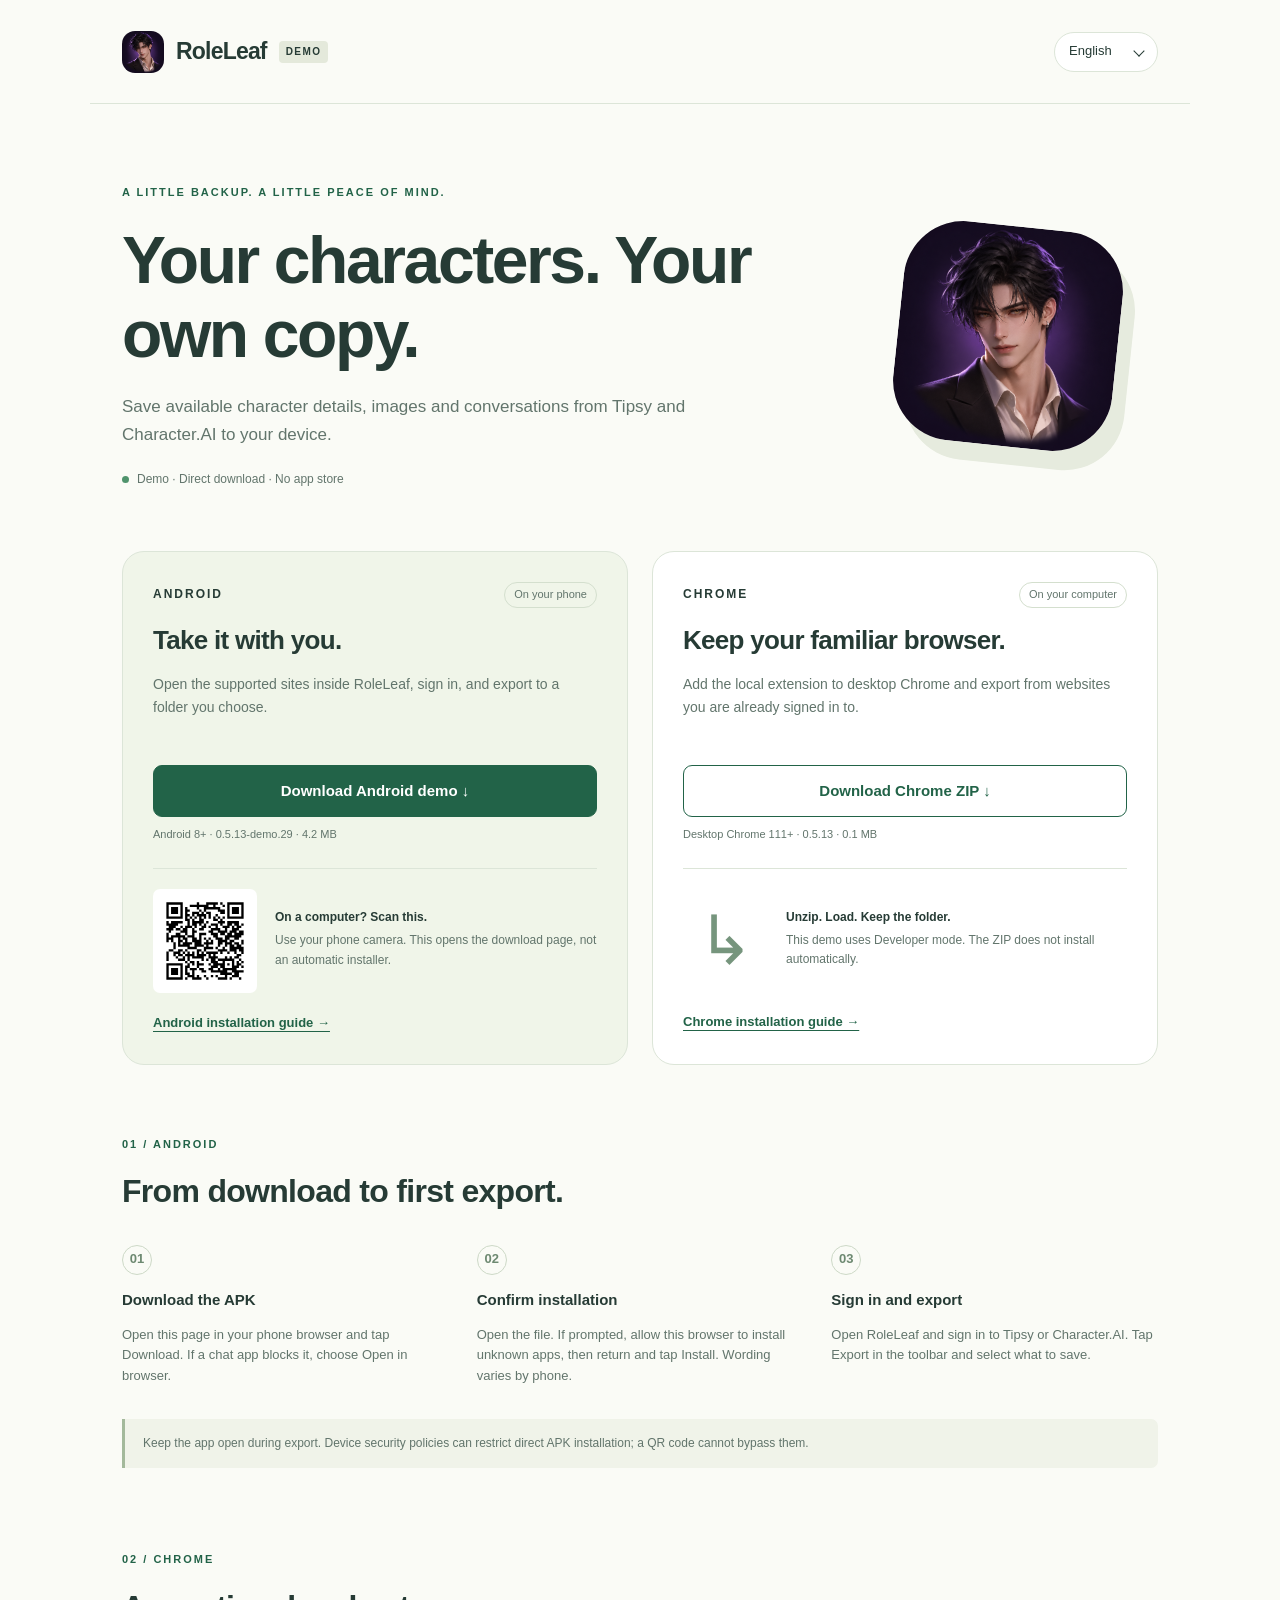
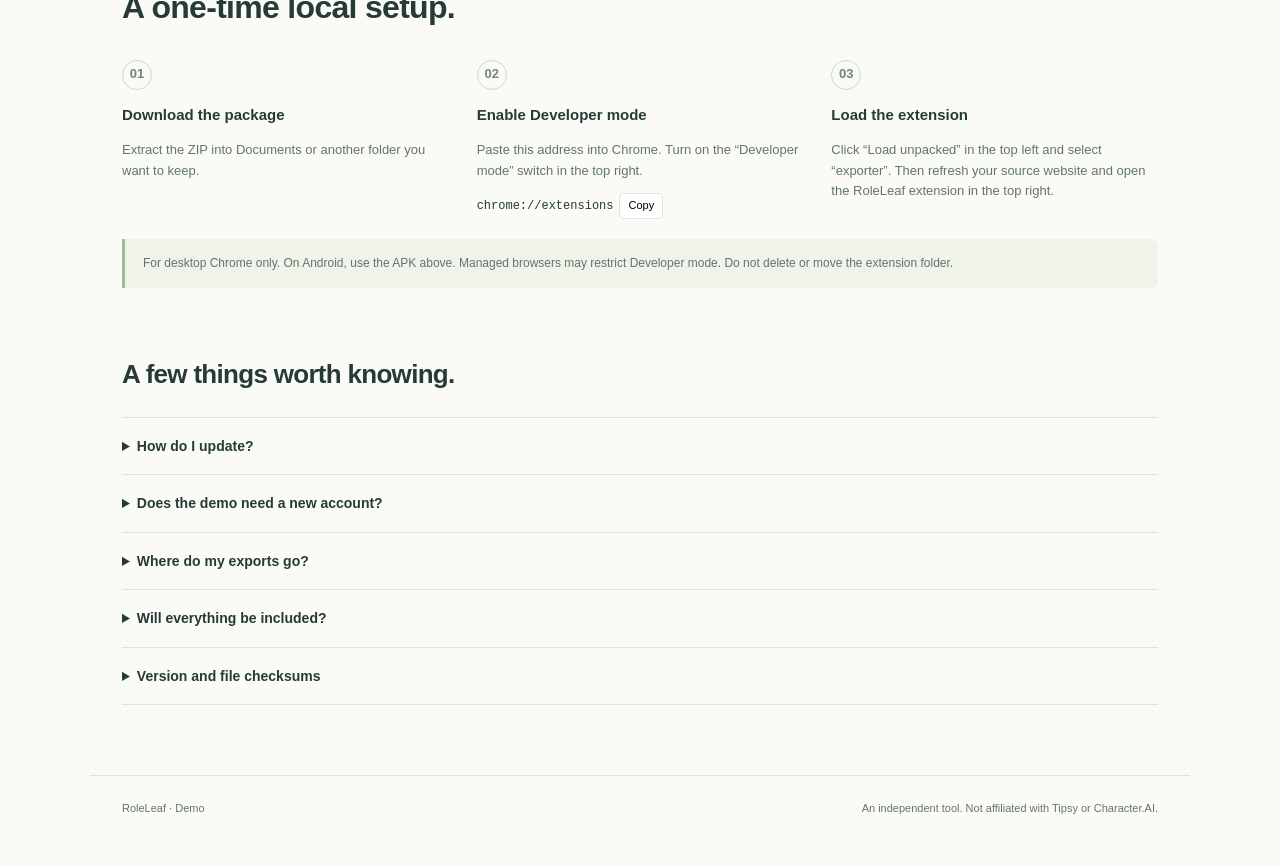
==== docs/index.html @ 6d45875d "Rename Chrome extension folder and update demo guide" ====
<!doctype html>
<html lang="en">
<head>
  <meta charset="utf-8"><meta name="viewport" content="width=device-width,initial-scale=1">
  <meta name="description" content="Try RoleLeaf Demo for Android and desktop Chrome. Download directly, with simple installation instructions." data-i18n-content="Try RoleLeaf Demo for Android and desktop Chrome. Download directly, with simple installation instructions.">
  <title data-i18n="RoleLeaf — Try the demo">RoleLeaf — Try the demo</title>
  <link rel="icon" href="logo.png"><link rel="stylesheet" href="style.css?v=2">
  <script src="i18n.js" defer></script><script src="messages.js?v=0.5.13-exporter" defer></script>
  <script src="release.js?v=0.5.13-exporter" defer></script><script src="app.js" defer></script>
</head>
<body>
  <header class="wrap header"><a class="brand" href="#"><img src="logo.png" alt="" width="42" height="42">RoleLeaf <span>DEMO</span></a><span class="language-select"><select id="language" aria-label="Language" data-i18n-aria-label="Language"></select></span></header>
  <main class="wrap">
    <section class="intro">
      <div><p class="eyebrow" data-i18n="A LITTLE BACKUP. A LITTLE PEACE OF MIND.">A LITTLE BACKUP. A LITTLE PEACE OF MIND.</p>
      <h1 data-i18n="Your characters. Your own copy.">Your characters. Your own copy.</h1>
      <p class="lead" data-i18n="Save available character details, images and conversations from Tipsy and Character.AI to your device.">Save available character details, images and conversations from Tipsy and Character.AI to your device.</p>
      <p class="status"><span class="dot"></span><span data-i18n="Demo · Direct download · No app store">Demo · Direct download · No app store</span></p></div>
      <img class="mascot" src="logo.png" alt="RoleLeaf mascot" width="220" height="220" data-i18n-alt="RoleLeaf mascot">
    </section>
    <section class="downloads" aria-label="Downloads" data-i18n-aria-label="Downloads">
      <article class="card" id="android"><div class="card-top"><span class="platform">ANDROID</span><span class="pill" data-i18n="On your phone">On your phone</span></div>
        <h2 data-i18n="Take it with you.">Take it with you.</h2>
        <p data-i18n="Open the supported sites inside RoleLeaf, sign in, and export to a folder you choose.">Open the supported sites inside RoleLeaf, sign in, and export to a folder you choose.</p>
        <a id="android-download" class="button" download data-i18n="Download Android demo ↓">Download Android demo ↓</a>
        <p class="file-info" id="android-info">Android 8+ · APK</p>
        <div class="qr" id="android-qr" hidden><img width="104" height="104" alt="QR code for the Android download page" data-i18n-alt="QR code for the Android download page"><div><strong data-i18n="On a computer? Scan this.">On a computer? Scan this.</strong><p data-i18n="Use your phone camera. This opens the download page, not an automatic installer.">Use your phone camera. This opens the download page, not an automatic installer.</p></div></div>
        <a class="text-link" href="#android-help" data-i18n="Android installation guide →">Android installation guide →</a>
      </article>
      <article class="card" id="chrome"><div class="card-top"><span class="platform">CHROME</span><span class="pill" data-i18n="On your computer">On your computer</span></div>
        <h2 data-i18n="Keep your familiar browser.">Keep your familiar browser.</h2>
        <p data-i18n="Add the local extension to desktop Chrome and export from websites you are already signed in to.">Add the local extension to desktop Chrome and export from websites you are already signed in to.</p>
        <a id="chrome-download" class="button secondary" download data-i18n="Download Chrome ZIP ↓">Download Chrome ZIP ↓</a>
        <p class="file-info" id="chrome-info">Desktop Chrome 111+ · ZIP</p>
        <div class="chrome-note"><span class="folder">↳</span><div><strong data-i18n="Unzip. Load. Keep the folder.">Unzip. Load. Keep the folder.</strong><p data-i18n="This demo uses Developer mode. The ZIP does not install automatically.">This demo uses Developer mode. The ZIP does not install automatically.</p></div></div>
        <a class="text-link" href="#chrome-help" data-i18n="Chrome installation guide →">Chrome installation guide →</a>
      </article>
    </section>
    <section class="guide" id="android-help"><div class="section-heading"><span class="eyebrow">01 / ANDROID</span><h2 data-i18n="From download to first export.">From download to first export.</h2></div>
      <ol class="steps"><li><strong data-i18n="Download the APK">Download the APK</strong><p data-i18n="Open this page in your phone browser and tap Download. If a chat app blocks it, choose Open in browser.">Open this page in your phone browser and tap Download. If a chat app blocks it, choose Open in browser.</p></li>
      <li><strong data-i18n="Confirm installation">Confirm installation</strong><p data-i18n="Open the file. If prompted, allow this browser to install unknown apps, then return and tap Install. Wording varies by phone.">Open the file. If prompted, allow this browser to install unknown apps, then return and tap Install. Wording varies by phone.</p></li>
      <li><strong data-i18n="Sign in and export">Sign in and export</strong><p data-i18n="Open RoleLeaf and sign in to Tipsy or Character.AI. Tap Export in the toolbar and select what to save.">Open RoleLeaf and sign in to Tipsy or Character.AI. Tap Export in the toolbar and select what to save.</p></li></ol>
      <p class="note" data-i18n="Keep the app open during export. Device security policies can restrict direct APK installation; a QR code cannot bypass them.">Keep the app open during export. Device security policies can restrict direct APK installation; a QR code cannot bypass them.</p>
    </section>
    <section class="guide" id="chrome-help"><div class="section-heading"><span class="eyebrow">02 / CHROME</span><h2 data-i18n="A one-time local setup.">A one-time local setup.</h2></div>
      <ol class="steps"><li><strong data-i18n="Download the package">Download the package</strong><p data-i18n="Extract the ZIP into Documents or another folder you want to keep.">Extract the ZIP into Documents or another folder you want to keep.</p></li>
      <li><strong data-i18n="Enable Developer mode">Enable Developer mode</strong><p data-i18n="Paste this address into Chrome. Turn on the “Developer mode” switch in the top right.">Paste this address into Chrome. Turn on the “Developer mode” switch in the top right.</p><div class="copy-row"><code>chrome://extensions</code><button id="copy" type="button" data-i18n="Copy">Copy</button></div></li>
      <li><strong data-i18n="Load the extension">Load the extension</strong><p data-i18n="Click “Load unpacked” in the top left and select “exporter”. Then refresh your source website and open the RoleLeaf extension in the top right.">Click “Load unpacked” in the top left and select “exporter”. Then refresh your source website and open the RoleLeaf extension in the top right.</p></li></ol>
      <p class="note" data-i18n="For desktop Chrome only. On Android, use the APK above. Managed browsers may restrict Developer mode. Do not delete or move the extension folder.">For desktop Chrome only. On Android, use the APK above. Managed browsers may restrict Developer mode. Do not delete or move the extension folder.</p>
    </section>
    <section class="faq"><h2 data-i18n="A few things worth knowing.">A few things worth knowing.</h2>
      <details><summary data-i18n="How do I update?">How do I update?</summary><p data-i18n="Android: download the next demo and install over the existing app. Keep the app installed to retain its sessions. Chrome: replace the contents of the same extension folder with the new files, click Reload at chrome://extensions, and refresh the source website. No store auto-updates are provided.">Android: download the next demo and install over the existing app. Keep the app installed to retain its sessions. Chrome: replace the contents of the same extension folder with the new files, click Reload at chrome://extensions, and refresh the source website. No store auto-updates are provided.</p></details>
      <details><summary data-i18n="Does the demo need a new account?">Does the demo need a new account?</summary><p data-i18n="RoleLeaf does not require its own account. You still need to sign in to Tipsy or Character.AI to access your content. Their own access rules apply.">RoleLeaf does not require its own account. You still need to sign in to Tipsy or Character.AI to access your content. Their own access rules apply.</p></details>
      <details><summary data-i18n="Where do my exports go?">Where do my exports go?</summary><p data-i18n="Exports are saved to your device. RoleLeaf has no export-upload backend. The app connects to the source websites and their media services; their privacy policies apply. ZIP files can contain private conversations and images: share them carefully.">Exports are saved to your device. RoleLeaf has no export-upload backend. The app connects to the source websites and their media services; their privacy policies apply. ZIP files can contain private conversations and images: share them carefully.</p></details>
      <details><summary data-i18n="Will everything be included?">Will everything be included?</summary><p data-i18n="Only data available through your current access can be exported. Creator backups and conversation exports have different coverage. Missing fields or incomplete history are listed in the ZIP report. Keep the app or browser tabs open until export finishes.">Only data available through your current access can be exported. Creator backups and conversation exports have different coverage. Missing fields or incomplete history are listed in the ZIP report. Keep the app or browser tabs open until export finishes.</p></details>
      <details><summary data-i18n="Version and file checksums">Version and file checksums</summary><p id="release-info"></p><a href="SHA256SUMS" download data-i18n="Download SHA256SUMS">Download SHA256SUMS</a><div id="hashes"></div></details>
    </section>
  </main><footer class="wrap"><span>RoleLeaf · Demo</span><span data-i18n="An independent tool. Not affiliated with Tipsy or Character.AI.">An independent tool. Not affiliated with Tipsy or Character.AI.</span></footer>
  <p id="announcement" class="sr-only" aria-live="polite"></p><noscript><p class="wrap"><span data-i18n="JavaScript is needed for the download buttons.">JavaScript is needed for the download buttons.</span> <a href="files/" data-i18n="Browse demo files">Browse demo files</a>.</p></noscript>
</body></html>
---- docs/style.css ----
:root{font-family:Inter,-apple-system,BlinkMacSystemFont,"Segoe UI","PingFang TC",sans-serif;color:#263b35;background:#fafbf6;font-synthesis:none;line-height:1.6;--green:#226348;--muted:#62756c;--line:#dce5d8}*{box-sizing:border-box}html{scroll-behavior:smooth;scroll-padding-top:24px}body{margin:0}a{color:var(--green)}button,a{-webkit-tap-highlight-color:transparent}button{font:inherit;cursor:pointer}button:focus-visible,a:focus-visible,summary:focus-visible{outline:3px solid #9c64ca;outline-offset:4px}.wrap{max-width:1100px;margin:auto;padding:0 32px}.header{height:104px;display:flex;align-items:center;justify-content:space-between;border-bottom:1px solid var(--line)}.brand{display:flex;gap:12px;align-items:center;font-size:23px;letter-spacing:-.8px;font-weight:750;text-decoration:none;color:#263b35}.brand img{border-radius:13px}.brand span{font-size:10px;letter-spacing:1.4px;background:#e4e9db;padding:3px 7px;border-radius:4px}.intro{padding:68px 0 50px;display:grid;grid-template-columns:1fr 260px;gap:60px;align-items:center}.eyebrow{font-size:11px;font-weight:700;letter-spacing:2px;color:var(--green)}h1{font-size:clamp(38px,5.5vw,66px);line-height:1.12;letter-spacing:-2.4px;margin:22px 0}h2{font-size:26px;letter-spacing:-.7px;line-height:1.3;margin:16px 0}p{margin:12px 0}.lead{max-width:590px;font-size:17px;color:var(--muted)}.mascot{width:220px;height:220px;object-fit:cover;border-radius:60px;transform:rotate(6deg);box-shadow:14px 18px 0 #e6ebde}.status{font-size:12px;color:var(--muted);display:flex;align-items:center;gap:8px;margin-top:22px}.dot{width:7px;height:7px;background:#4f936c;border-radius:50%}.downloads{display:grid;grid-template-columns:1fr 1fr;gap:24px}.card{background:white;border:1px solid var(--line);border-radius:22px;padding:30px;display:flex;flex-direction:column;scroll-margin-top:24px}.card:first-child{background:#f0f5e9}.card-top{display:flex;align-items:center;justify-content:space-between;gap:12px}.platform{font-size:12px;letter-spacing:2px;font-weight:800}.pill{font-size:11px;border:1px solid #d4dfce;border-radius:20px;padding:3px 9px;color:var(--muted)}.card>p{font-size:14px;color:var(--muted);min-height:68px;margin-top:0}.button{display:block;text-align:center;background:var(--green);border:1px solid var(--green);border-radius:9px;padding:13px 8px;color:white;text-decoration:none;font-size:15px;font-weight:650;margin-top:12px}.button:hover{background:#164c35}.button.secondary{background:white;color:var(--green)}.button.secondary:hover{background:#eef4e9}.button:not([href]){opacity:.5;cursor:wait}.card .file-info{font-size:11px;min-height:0;margin:9px 0 24px}.qr,.chrome-note{display:flex;gap:18px;align-items:center;min-height:124px;padding-top:20px;border-top:1px solid var(--line);font-size:12px}.qr img{background:white;padding:4px;border-radius:7px;flex-shrink:0}.qr p,.chrome-note p{font-size:12px;color:var(--muted);margin:4px 0}.folder{font-size:68px;line-height:1;color:#76957d;width:85px;flex-shrink:0;text-align:center}.text-link{display:block;font-size:13px;font-weight:600;margin-top:20px;text-underline-offset:4px}.guide{padding-top:65px}.section-heading h2{font-size:32px}.steps{list-style:none;counter-reset:step;display:grid;grid-template-columns:repeat(3,1fr);gap:28px;margin:32px 0 20px;padding:0}.steps li{counter-increment:step;position:relative;padding-top:42px}.steps li:before{content:counter(step,decimal-leading-zero);position:absolute;top:0;inset-inline-start:0;color:#6d8971;font-size:13px;font-weight:700;border:1px solid #cdd9c7;width:28px;height:28px;line-height:26px;text-align:center;border-radius:50%}.steps strong{font-size:15px}.steps p{font-size:13px;color:var(--muted)}.note{font-size:12px;color:var(--muted);padding:15px 18px;border-inline-start:3px solid #a3b99b;background:#f0f3e9;border-start-end-radius:7px;border-end-end-radius:7px}.copy-row{display:flex;gap:6px;align-items:center;flex-wrap:wrap}.copy-row code{font-size:12px}.copy-row button{border:1px solid var(--line);background:white;border-radius:5px;padding:3px 8px;font-size:11px}.faq{margin:70px 0}.faq h2{margin-bottom:25px}.faq details{border-top:1px solid var(--line);padding:17px 0}.faq details:last-child{border-bottom:1px solid var(--line)}summary{cursor:pointer;font-weight:600;font-size:14px}.faq details p{font-size:14px;color:var(--muted);max-width:850px}.faq details a{font-size:13px}#hashes{font-size:11px;overflow-wrap:anywhere;margin-top:12px}#hashes code{display:block;color:var(--muted);margin-bottom:12px}footer{border-top:1px solid var(--line);display:flex;justify-content:space-between;gap:20px;font-size:11px;color:var(--muted);padding-top:24px!important;padding-bottom:35px!important}.sr-only{position:absolute;width:1px;height:1px;overflow:hidden;clip:rect(0,0,0,0)}@media(max-width:700px){.wrap{padding:0 20px}.header{height:80px}.intro{padding:36px 0;display:block}.intro h1{letter-spacing:-1.4px}.mascot{display:none}.downloads{grid-template-columns:1fr;gap:18px}.card{padding:25px}.card>p{min-height:0}.steps{grid-template-columns:1fr;gap:22px}.steps li{padding:0;padding-inline-start:42px}.guide{padding-top:48px}.section-heading h2{font-size:27px}.faq{margin:50px 0}.brand{font-size:21px}.eyebrow{font-size:10px;letter-spacing:1.4px}footer{flex-direction:column;gap:6px}.card .file-info{margin-bottom:20px}}@media(prefers-reduced-motion:reduce){html{scroll-behavior:auto}}

[hidden]{display:none!important}

[dir=rtl] h1,[dir=rtl] h2,[dir=rtl] .eyebrow{letter-spacing:normal}code{direction:ltr;unicode-bidi:isolate}

.header { gap: 12px; }
.language-select { position: relative; flex: 0 0 auto; }
.language-select select {
  appearance: none;
  min-block-size: 40px;
  padding-inline: 14px 36px;
  border: 1px solid var(--line);
  border-radius: 30px;
  background: #fff;
  color: inherit;
  font: inherit;
  font-size: 13px;
  cursor: pointer;
}
.language-select select:focus-visible { outline: 3px solid #9c64ca; outline-offset: 3px; }
.language-select::after {
  content: "";
  position: absolute;
  inset-inline-end: 15px;
  inset-block-start: calc(50% - 5px);
  inline-size: 7px;
  block-size: 7px;
  border: solid currentColor;
  border-width: 0 1px 1px 0;
  transform: rotate(45deg);
  pointer-events: none;
}
@media (max-width: 370px) {
  .header .brand span { display: none; }
}
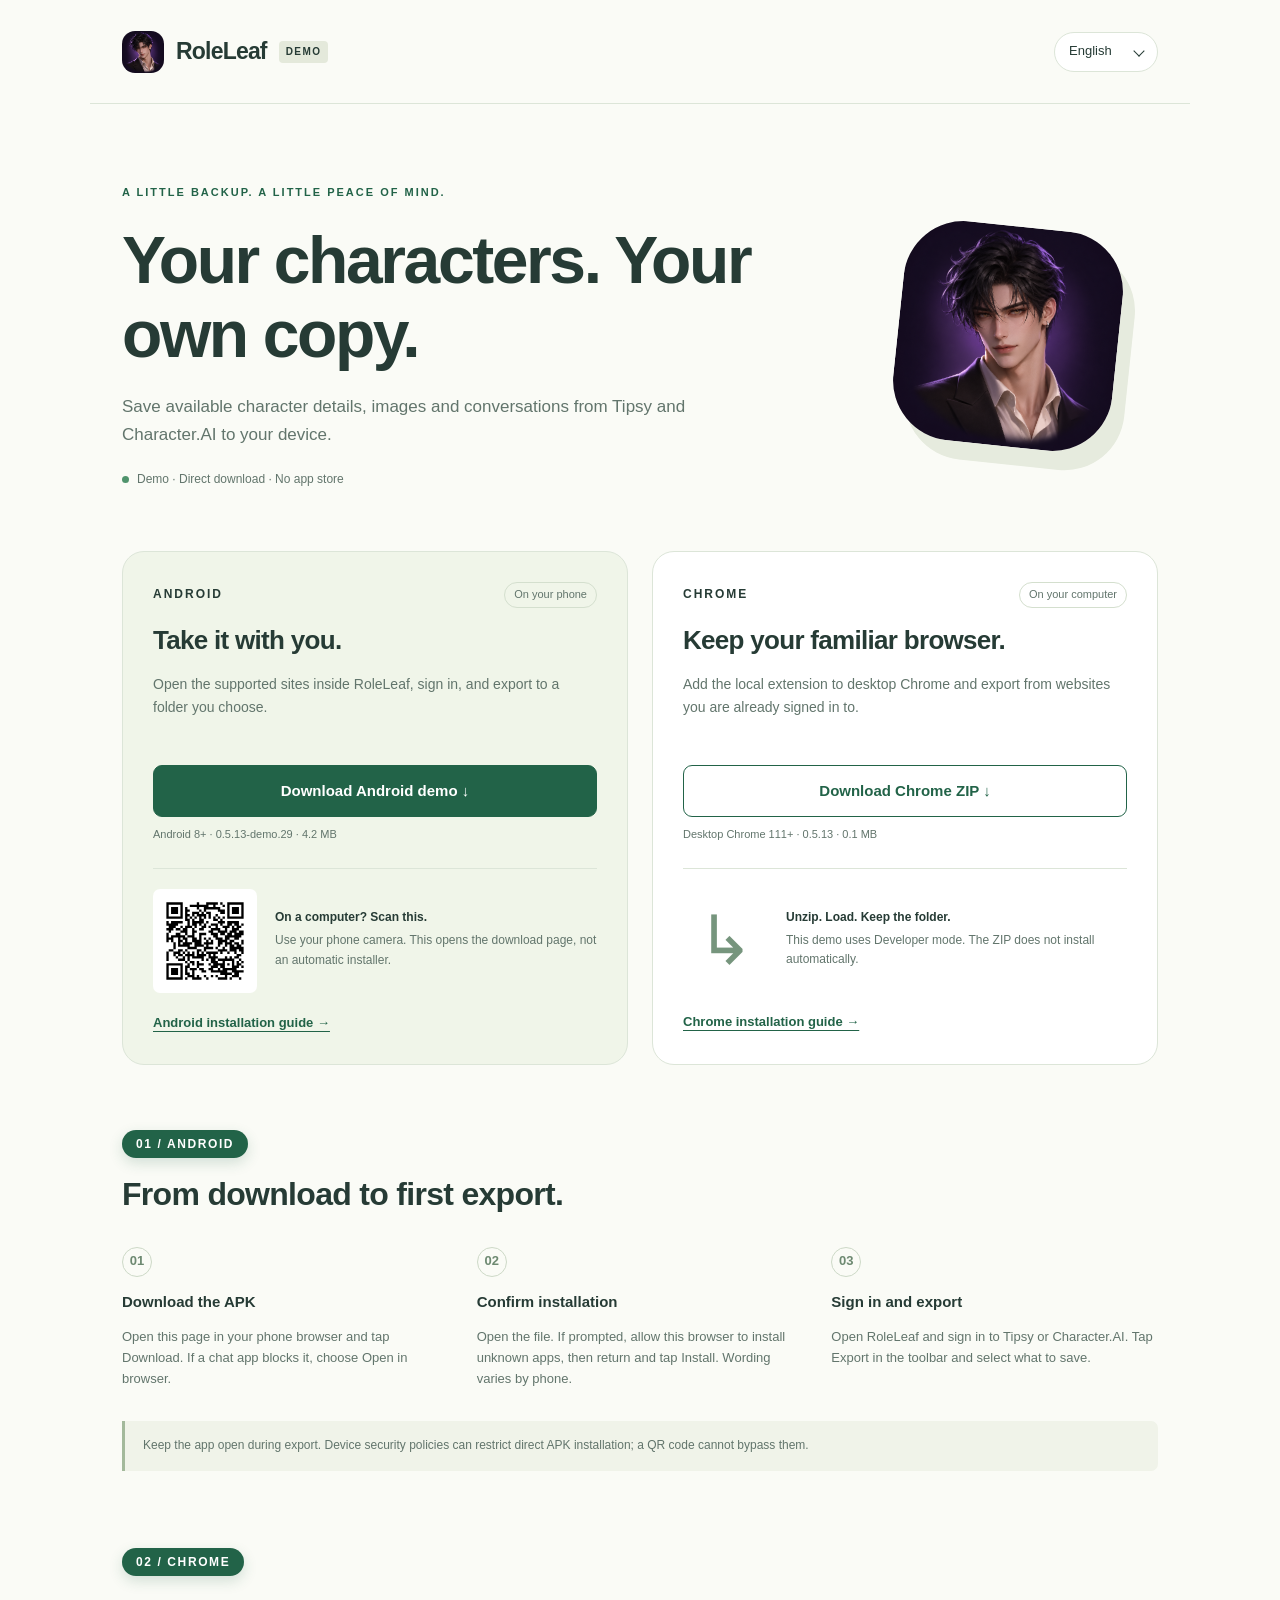
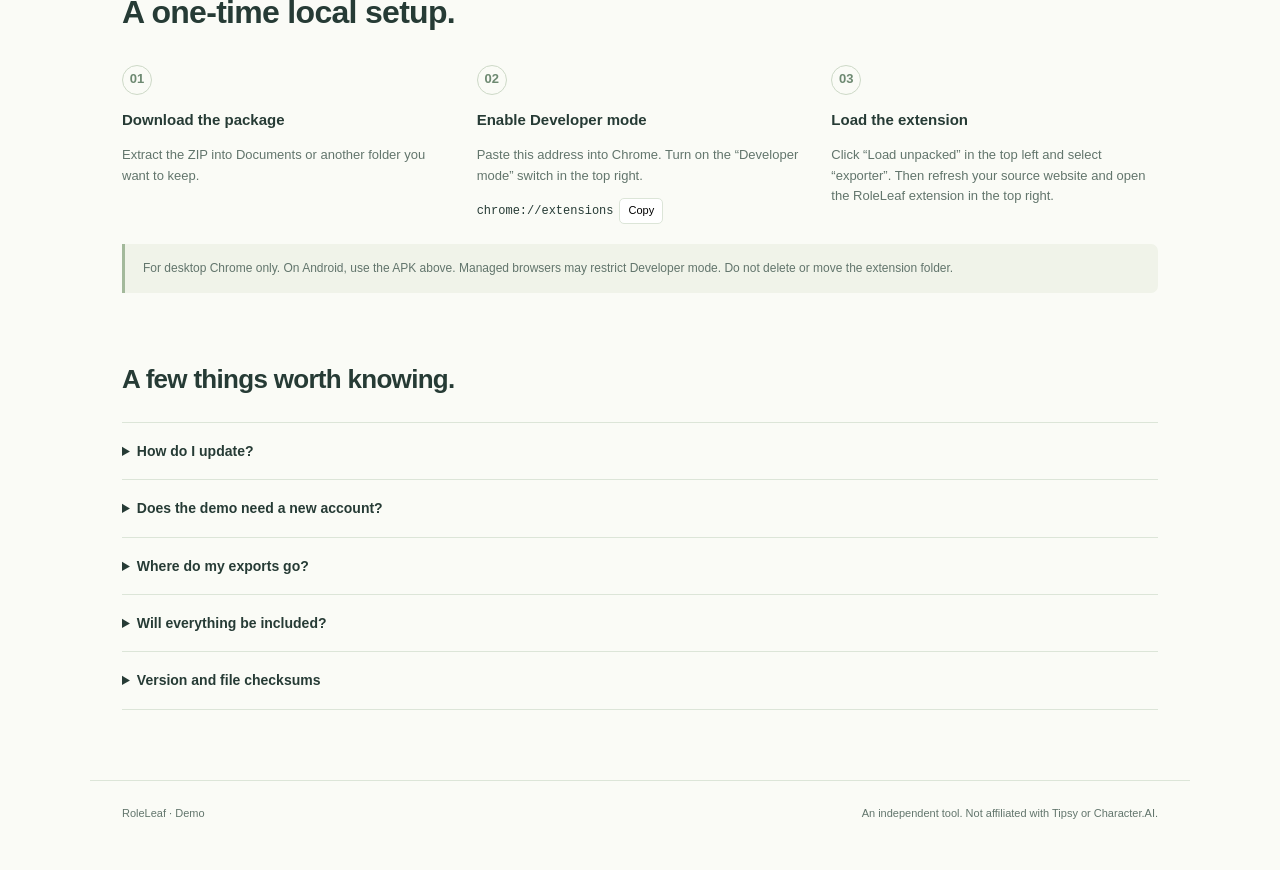
==== commit 070e72d5: "Make platform section labels more prominent" ====
--- a/docs/index.html
+++ b/docs/index.html
@@ -4,7 +4,7 @@
   <meta charset="utf-8"><meta name="viewport" content="width=device-width,initial-scale=1">
   <meta name="description" content="Try RoleLeaf Demo for Android and desktop Chrome. Download directly, with simple installation instructions." data-i18n-content="Try RoleLeaf Demo for Android and desktop Chrome. Download directly, with simple installation instructions.">
   <title data-i18n="RoleLeaf — Try the demo">RoleLeaf — Try the demo</title>
-  <link rel="icon" href="logo.png"><link rel="stylesheet" href="style.css?v=2">
+  <link rel="icon" href="logo.png"><link rel="stylesheet" href="style.css?v=0.5.13-exporter">
   <script src="i18n.js" defer></script><script src="messages.js?v=0.5.13-exporter" defer></script>
   <script src="release.js?v=0.5.13-exporter" defer></script><script src="app.js" defer></script>
 </head>
--- a/docs/style.css
+++ b/docs/style.css
@@ -1,6 +1,20 @@
 :root{font-family:Inter,-apple-system,BlinkMacSystemFont,"Segoe UI","PingFang TC",sans-serif;color:#263b35;background:#fafbf6;font-synthesis:none;line-height:1.6;--green:#226348;--muted:#62756c;--line:#dce5d8}*{box-sizing:border-box}html{scroll-behavior:smooth;scroll-padding-top:24px}body{margin:0}a{color:var(--green)}button,a{-webkit-tap-highlight-color:transparent}button{font:inherit;cursor:pointer}button:focus-visible,a:focus-visible,summary:focus-visible{outline:3px solid #9c64ca;outline-offset:4px}.wrap{max-width:1100px;margin:auto;padding:0 32px}.header{height:104px;display:flex;align-items:center;justify-content:space-between;border-bottom:1px solid var(--line)}.brand{display:flex;gap:12px;align-items:center;font-size:23px;letter-spacing:-.8px;font-weight:750;text-decoration:none;color:#263b35}.brand img{border-radius:13px}.brand span{font-size:10px;letter-spacing:1.4px;background:#e4e9db;padding:3px 7px;border-radius:4px}.intro{padding:68px 0 50px;display:grid;grid-template-columns:1fr 260px;gap:60px;align-items:center}.eyebrow{font-size:11px;font-weight:700;letter-spacing:2px;color:var(--green)}h1{font-size:clamp(38px,5.5vw,66px);line-height:1.12;letter-spacing:-2.4px;margin:22px 0}h2{font-size:26px;letter-spacing:-.7px;line-height:1.3;margin:16px 0}p{margin:12px 0}.lead{max-width:590px;font-size:17px;color:var(--muted)}.mascot{width:220px;height:220px;object-fit:cover;border-radius:60px;transform:rotate(6deg);box-shadow:14px 18px 0 #e6ebde}.status{font-size:12px;color:var(--muted);display:flex;align-items:center;gap:8px;margin-top:22px}.dot{width:7px;height:7px;background:#4f936c;border-radius:50%}.downloads{display:grid;grid-template-columns:1fr 1fr;gap:24px}.card{background:white;border:1px solid var(--line);border-radius:22px;padding:30px;display:flex;flex-direction:column;scroll-margin-top:24px}.card:first-child{background:#f0f5e9}.card-top{display:flex;align-items:center;justify-content:space-between;gap:12px}.platform{font-size:12px;letter-spacing:2px;font-weight:800}.pill{font-size:11px;border:1px solid #d4dfce;border-radius:20px;padding:3px 9px;color:var(--muted)}.card>p{font-size:14px;color:var(--muted);min-height:68px;margin-top:0}.button{display:block;text-align:center;background:var(--green);border:1px solid var(--green);border-radius:9px;padding:13px 8px;color:white;text-decoration:none;font-size:15px;font-weight:650;margin-top:12px}.button:hover{background:#164c35}.button.secondary{background:white;color:var(--green)}.button.secondary:hover{background:#eef4e9}.button:not([href]){opacity:.5;cursor:wait}.card .file-info{font-size:11px;min-height:0;margin:9px 0 24px}.qr,.chrome-note{display:flex;gap:18px;align-items:center;min-height:124px;padding-top:20px;border-top:1px solid var(--line);font-size:12px}.qr img{background:white;padding:4px;border-radius:7px;flex-shrink:0}.qr p,.chrome-note p{font-size:12px;color:var(--muted);margin:4px 0}.folder{font-size:68px;line-height:1;color:#76957d;width:85px;flex-shrink:0;text-align:center}.text-link{display:block;font-size:13px;font-weight:600;margin-top:20px;text-underline-offset:4px}.guide{padding-top:65px}.section-heading h2{font-size:32px}.steps{list-style:none;counter-reset:step;display:grid;grid-template-columns:repeat(3,1fr);gap:28px;margin:32px 0 20px;padding:0}.steps li{counter-increment:step;position:relative;padding-top:42px}.steps li:before{content:counter(step,decimal-leading-zero);position:absolute;top:0;inset-inline-start:0;color:#6d8971;font-size:13px;font-weight:700;border:1px solid #cdd9c7;width:28px;height:28px;line-height:26px;text-align:center;border-radius:50%}.steps strong{font-size:15px}.steps p{font-size:13px;color:var(--muted)}.note{font-size:12px;color:var(--muted);padding:15px 18px;border-inline-start:3px solid #a3b99b;background:#f0f3e9;border-start-end-radius:7px;border-end-end-radius:7px}.copy-row{display:flex;gap:6px;align-items:center;flex-wrap:wrap}.copy-row code{font-size:12px}.copy-row button{border:1px solid var(--line);background:white;border-radius:5px;padding:3px 8px;font-size:11px}.faq{margin:70px 0}.faq h2{margin-bottom:25px}.faq details{border-top:1px solid var(--line);padding:17px 0}.faq details:last-child{border-bottom:1px solid var(--line)}summary{cursor:pointer;font-weight:600;font-size:14px}.faq details p{font-size:14px;color:var(--muted);max-width:850px}.faq details a{font-size:13px}#hashes{font-size:11px;overflow-wrap:anywhere;margin-top:12px}#hashes code{display:block;color:var(--muted);margin-bottom:12px}footer{border-top:1px solid var(--line);display:flex;justify-content:space-between;gap:20px;font-size:11px;color:var(--muted);padding-top:24px!important;padding-bottom:35px!important}.sr-only{position:absolute;width:1px;height:1px;overflow:hidden;clip:rect(0,0,0,0)}@media(max-width:700px){.wrap{padding:0 20px}.header{height:80px}.intro{padding:36px 0;display:block}.intro h1{letter-spacing:-1.4px}.mascot{display:none}.downloads{grid-template-columns:1fr;gap:18px}.card{padding:25px}.card>p{min-height:0}.steps{grid-template-columns:1fr;gap:22px}.steps li{padding:0;padding-inline-start:42px}.guide{padding-top:48px}.section-heading h2{font-size:27px}.faq{margin:50px 0}.brand{font-size:21px}.eyebrow{font-size:10px;letter-spacing:1.4px}footer{flex-direction:column;gap:6px}.card .file-info{margin-bottom:20px}}@media(prefers-reduced-motion:reduce){html{scroll-behavior:auto}}
 
 [hidden]{display:none!important}
+
+.guide .section-heading .eyebrow {
+  display: inline-flex;
+  align-items: center;
+  padding: 8px 14px;
+  border-radius: 999px;
+  background: var(--green);
+  color: #fff;
+  font-size: 12px;
+  font-weight: 800;
+  letter-spacing: 1.6px;
+  line-height: 1;
+  box-shadow: 0 5px 14px rgb(34 99 72 / 18%);
+}
 
 [dir=rtl] h1,[dir=rtl] h2,[dir=rtl] .eyebrow{letter-spacing:normal}code{direction:ltr;unicode-bidi:isolate}
 
@@ -34,3 +48,7 @@
 @media (max-width: 370px) {
   .header .brand span { display: none; }
 }
+
+@media (max-width: 700px) {
+  .guide .section-heading .eyebrow { padding: 7px 12px; font-size: 11px; }
+}
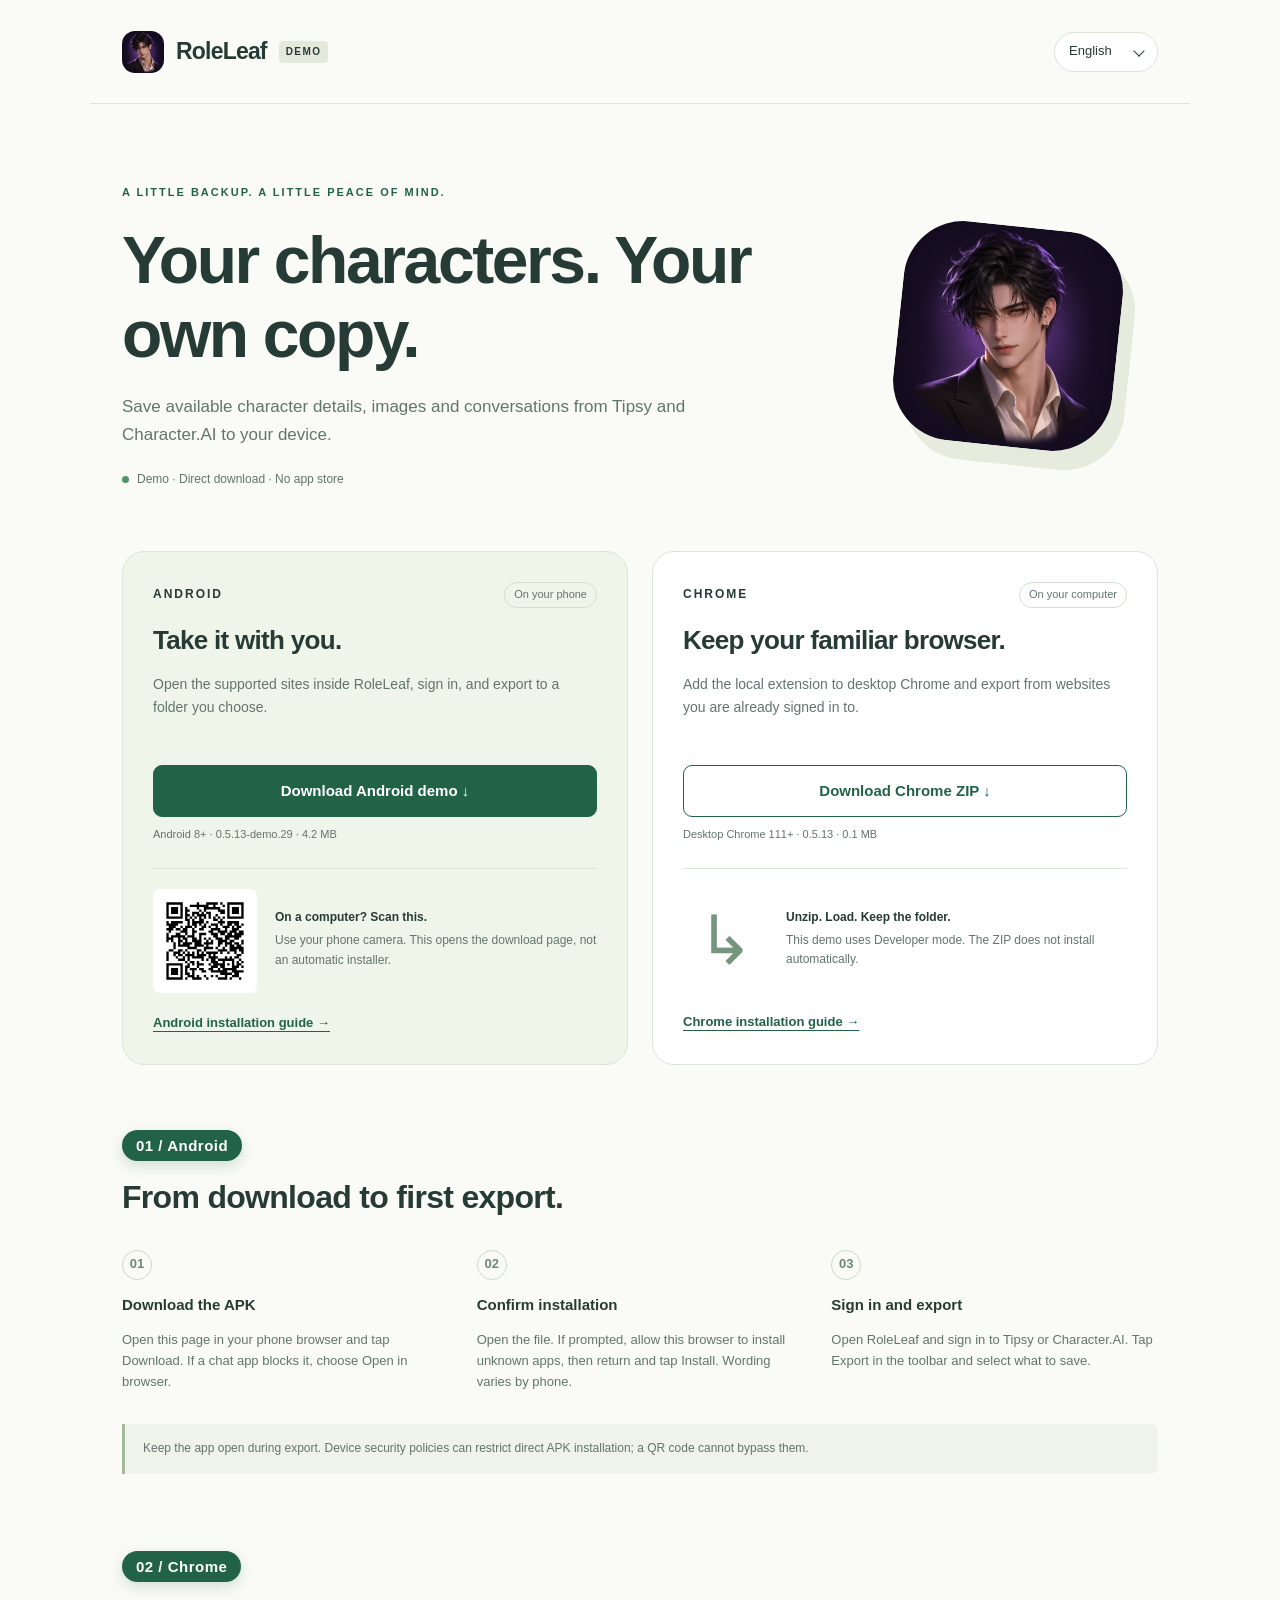
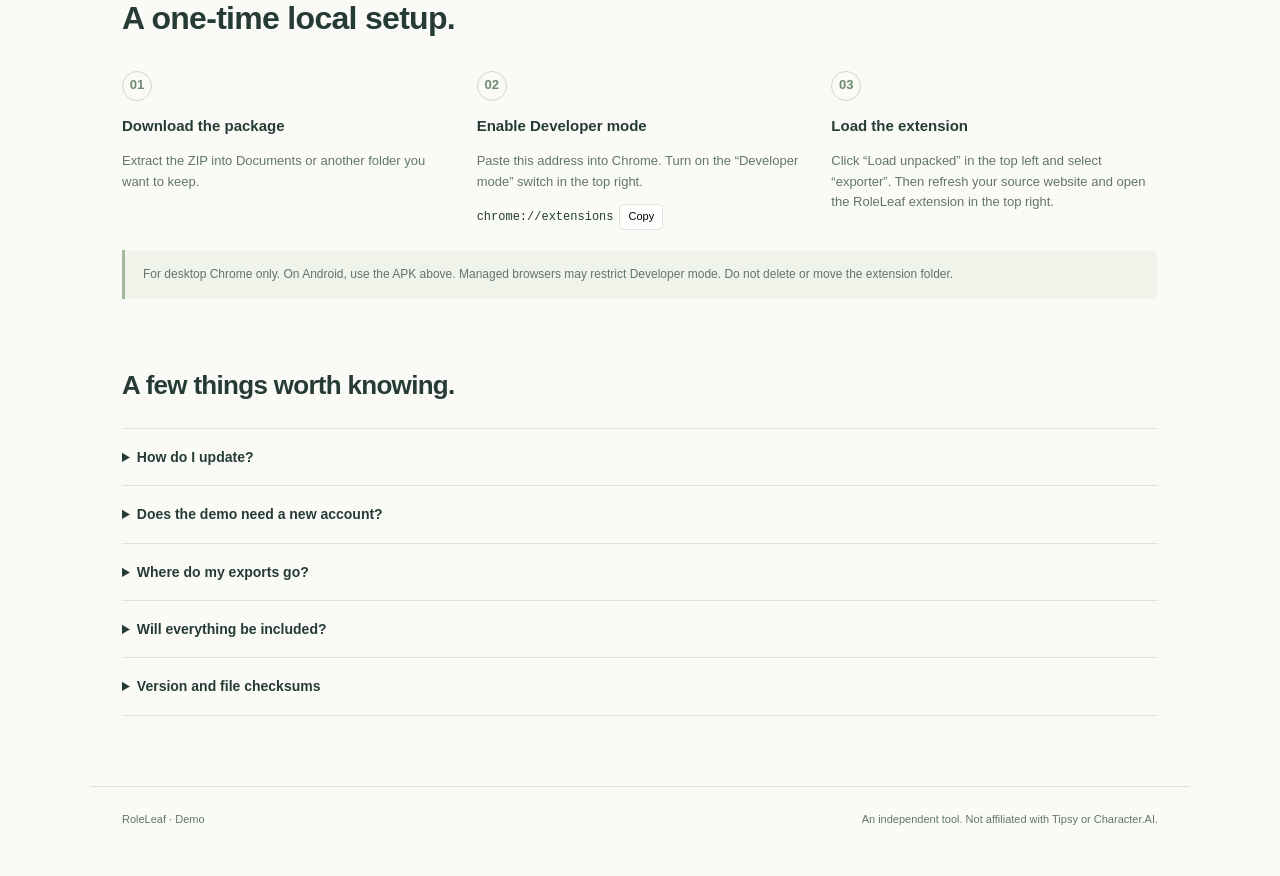
==== commit 1c74147d: "Use title case for platform labels" ====
--- a/docs/index.html
+++ b/docs/index.html
@@ -4,7 +4,7 @@
   <meta charset="utf-8"><meta name="viewport" content="width=device-width,initial-scale=1">
   <meta name="description" content="Try RoleLeaf Demo for Android and desktop Chrome. Download directly, with simple installation instructions." data-i18n-content="Try RoleLeaf Demo for Android and desktop Chrome. Download directly, with simple installation instructions.">
   <title data-i18n="RoleLeaf — Try the demo">RoleLeaf — Try the demo</title>
-  <link rel="icon" href="logo.png"><link rel="stylesheet" href="style.css?v=0.5.13-exporter">
+  <link rel="icon" href="logo.png"><link rel="stylesheet" href="style.css?v=0.5.13-platform-labels">
   <script src="i18n.js" defer></script><script src="messages.js?v=0.5.13-exporter" defer></script>
   <script src="release.js?v=0.5.13-exporter" defer></script><script src="app.js" defer></script>
 </head>
@@ -36,13 +36,13 @@
         <a class="text-link" href="#chrome-help" data-i18n="Chrome installation guide →">Chrome installation guide →</a>
       </article>
     </section>
-    <section class="guide" id="android-help"><div class="section-heading"><span class="eyebrow">01 / ANDROID</span><h2 data-i18n="From download to first export.">From download to first export.</h2></div>
+    <section class="guide" id="android-help"><div class="section-heading"><span class="eyebrow">01 / Android</span><h2 data-i18n="From download to first export.">From download to first export.</h2></div>
       <ol class="steps"><li><strong data-i18n="Download the APK">Download the APK</strong><p data-i18n="Open this page in your phone browser and tap Download. If a chat app blocks it, choose Open in browser.">Open this page in your phone browser and tap Download. If a chat app blocks it, choose Open in browser.</p></li>
       <li><strong data-i18n="Confirm installation">Confirm installation</strong><p data-i18n="Open the file. If prompted, allow this browser to install unknown apps, then return and tap Install. Wording varies by phone.">Open the file. If prompted, allow this browser to install unknown apps, then return and tap Install. Wording varies by phone.</p></li>
       <li><strong data-i18n="Sign in and export">Sign in and export</strong><p data-i18n="Open RoleLeaf and sign in to Tipsy or Character.AI. Tap Export in the toolbar and select what to save.">Open RoleLeaf and sign in to Tipsy or Character.AI. Tap Export in the toolbar and select what to save.</p></li></ol>
       <p class="note" data-i18n="Keep the app open during export. Device security policies can restrict direct APK installation; a QR code cannot bypass them.">Keep the app open during export. Device security policies can restrict direct APK installation; a QR code cannot bypass them.</p>
     </section>
-    <section class="guide" id="chrome-help"><div class="section-heading"><span class="eyebrow">02 / CHROME</span><h2 data-i18n="A one-time local setup.">A one-time local setup.</h2></div>
+    <section class="guide" id="chrome-help"><div class="section-heading"><span class="eyebrow">02 / Chrome</span><h2 data-i18n="A one-time local setup.">A one-time local setup.</h2></div>
       <ol class="steps"><li><strong data-i18n="Download the package">Download the package</strong><p data-i18n="Extract the ZIP into Documents or another folder you want to keep.">Extract the ZIP into Documents or another folder you want to keep.</p></li>
       <li><strong data-i18n="Enable Developer mode">Enable Developer mode</strong><p data-i18n="Paste this address into Chrome. Turn on the “Developer mode” switch in the top right.">Paste this address into Chrome. Turn on the “Developer mode” switch in the top right.</p><div class="copy-row"><code>chrome://extensions</code><button id="copy" type="button" data-i18n="Copy">Copy</button></div></li>
       <li><strong data-i18n="Load the extension">Load the extension</strong><p data-i18n="Click “Load unpacked” in the top left and select “exporter”. Then refresh your source website and open the RoleLeaf extension in the top right.">Click “Load unpacked” in the top left and select “exporter”. Then refresh your source website and open the RoleLeaf extension in the top right.</p></li></ol>
--- a/docs/style.css
+++ b/docs/style.css
@@ -9,9 +9,9 @@
   border-radius: 999px;
   background: var(--green);
   color: #fff;
-  font-size: 12px;
+  font-size: 15px;
   font-weight: 800;
-  letter-spacing: 1.6px;
+  letter-spacing: 0.5px;
   line-height: 1;
   box-shadow: 0 5px 14px rgb(34 99 72 / 18%);
 }
@@ -50,5 +50,5 @@
 }
 
 @media (max-width: 700px) {
-  .guide .section-heading .eyebrow { padding: 7px 12px; font-size: 11px; }
+  .guide .section-heading .eyebrow { padding: 8px 13px; font-size: 13px; }
 }
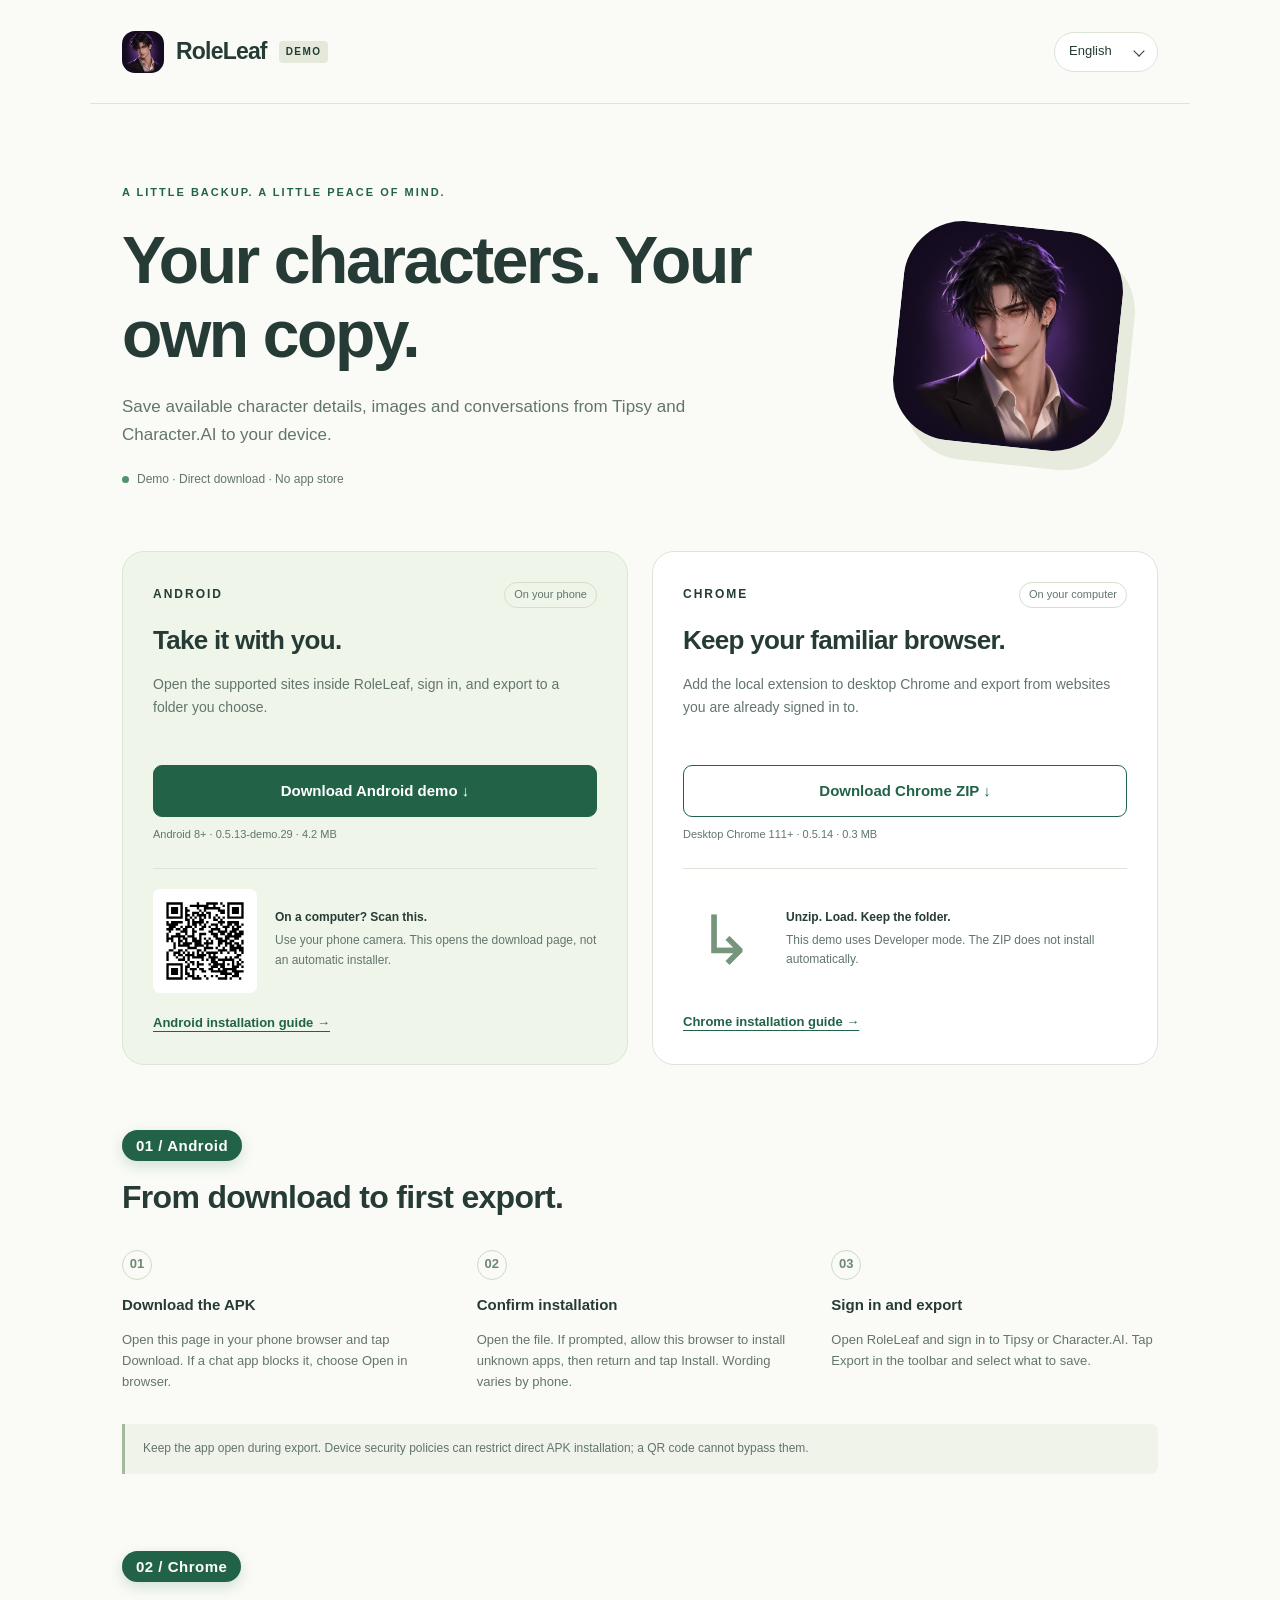
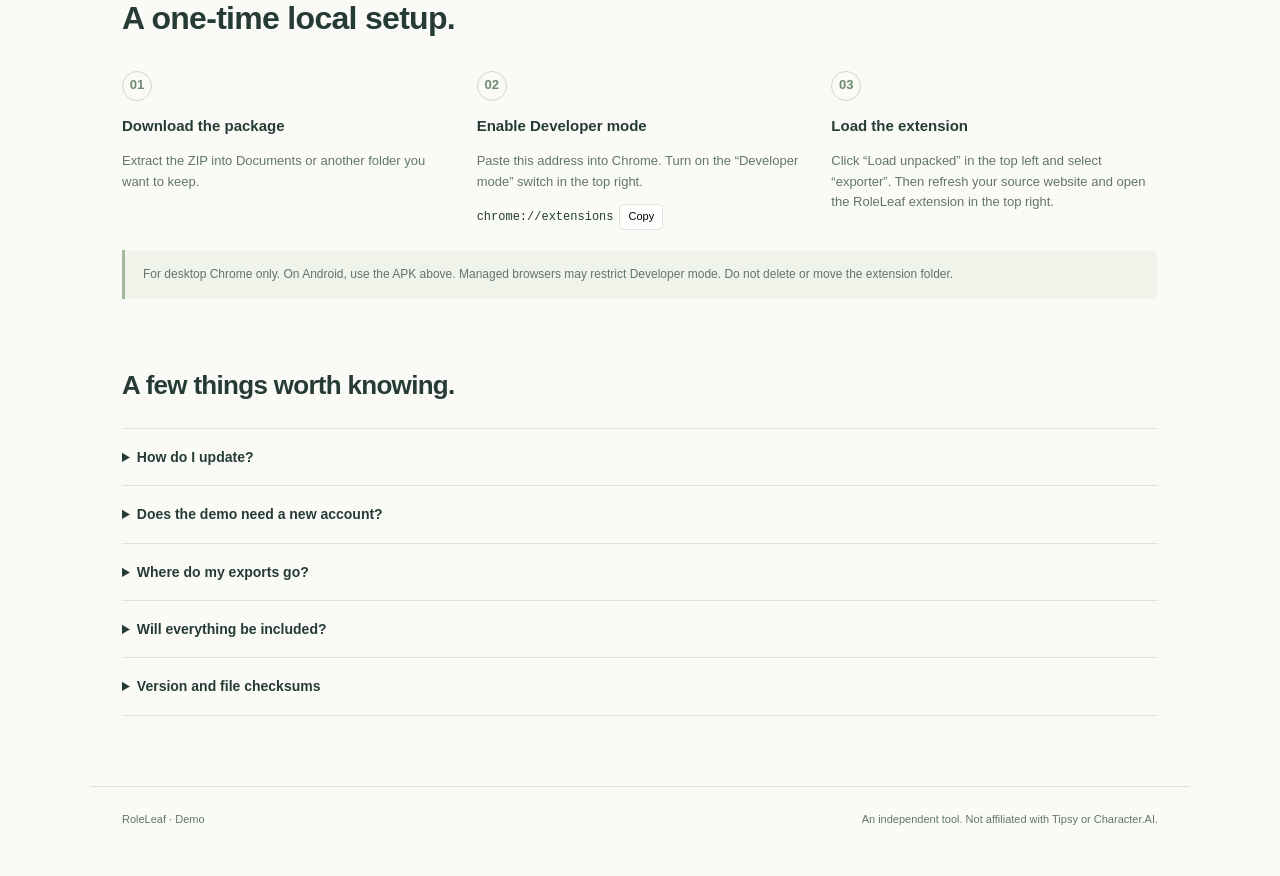
==== commit c6382f1e: "Refresh Chrome demo for 0.5.14 Publish the creator source-ID fix and retain the verified Android dem" ====
--- a/docs/index.html
+++ b/docs/index.html
@@ -4,9 +4,9 @@
   <meta charset="utf-8"><meta name="viewport" content="width=device-width,initial-scale=1">
   <meta name="description" content="Try RoleLeaf Demo for Android and desktop Chrome. Download directly, with simple installation instructions." data-i18n-content="Try RoleLeaf Demo for Android and desktop Chrome. Download directly, with simple installation instructions.">
   <title data-i18n="RoleLeaf — Try the demo">RoleLeaf — Try the demo</title>
-  <link rel="icon" href="logo.png"><link rel="stylesheet" href="style.css?v=0.5.13-platform-labels">
-  <script src="i18n.js" defer></script><script src="messages.js?v=0.5.13-exporter" defer></script>
-  <script src="release.js?v=0.5.13-exporter" defer></script><script src="app.js" defer></script>
+  <link rel="icon" href="logo.png"><link rel="stylesheet" href="style.css?v=0.5.14">
+  <script src="i18n.js" defer></script><script src="messages.js?v=0.5.14" defer></script>
+  <script src="release.js?v=0.5.14" defer></script><script src="app.js" defer></script>
 </head>
 <body>
   <header class="wrap header"><a class="brand" href="#"><img src="logo.png" alt="" width="42" height="42">RoleLeaf <span>DEMO</span></a><span class="language-select"><select id="language" aria-label="Language" data-i18n-aria-label="Language"></select></span></header>
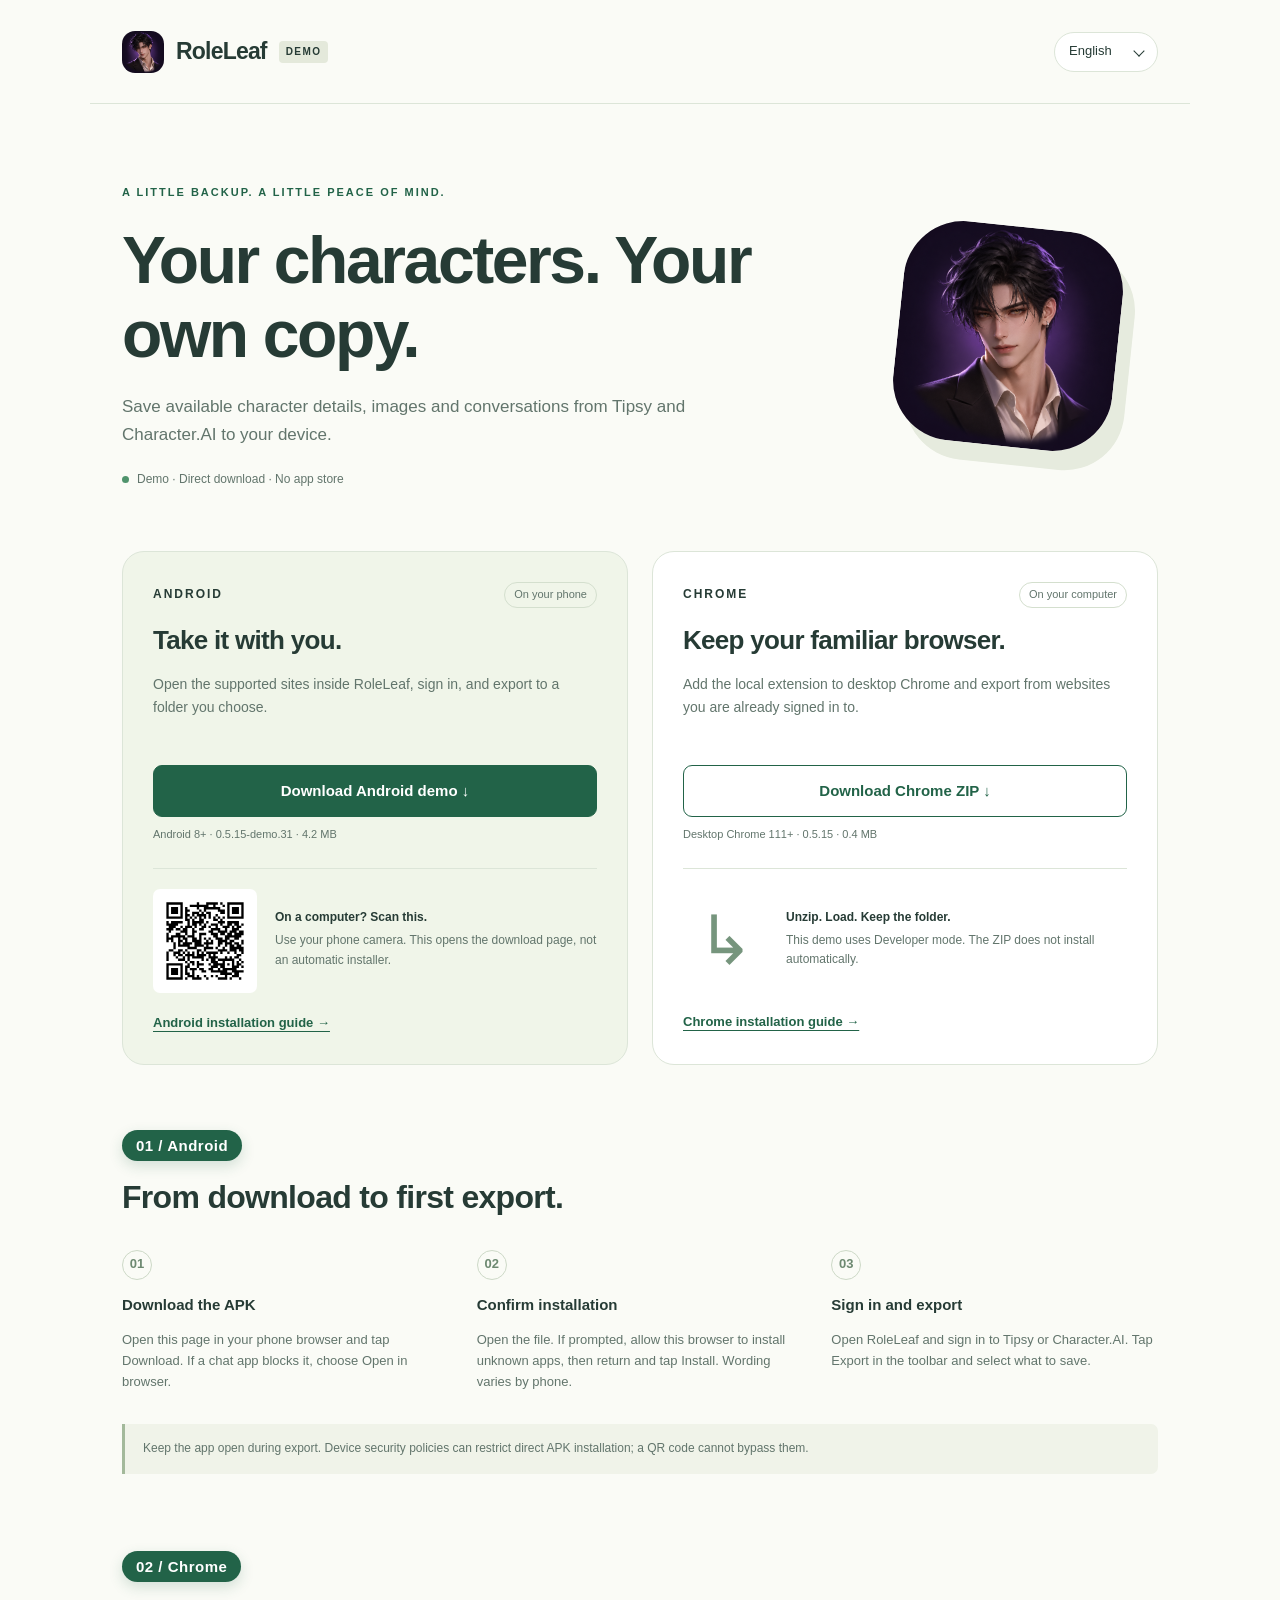
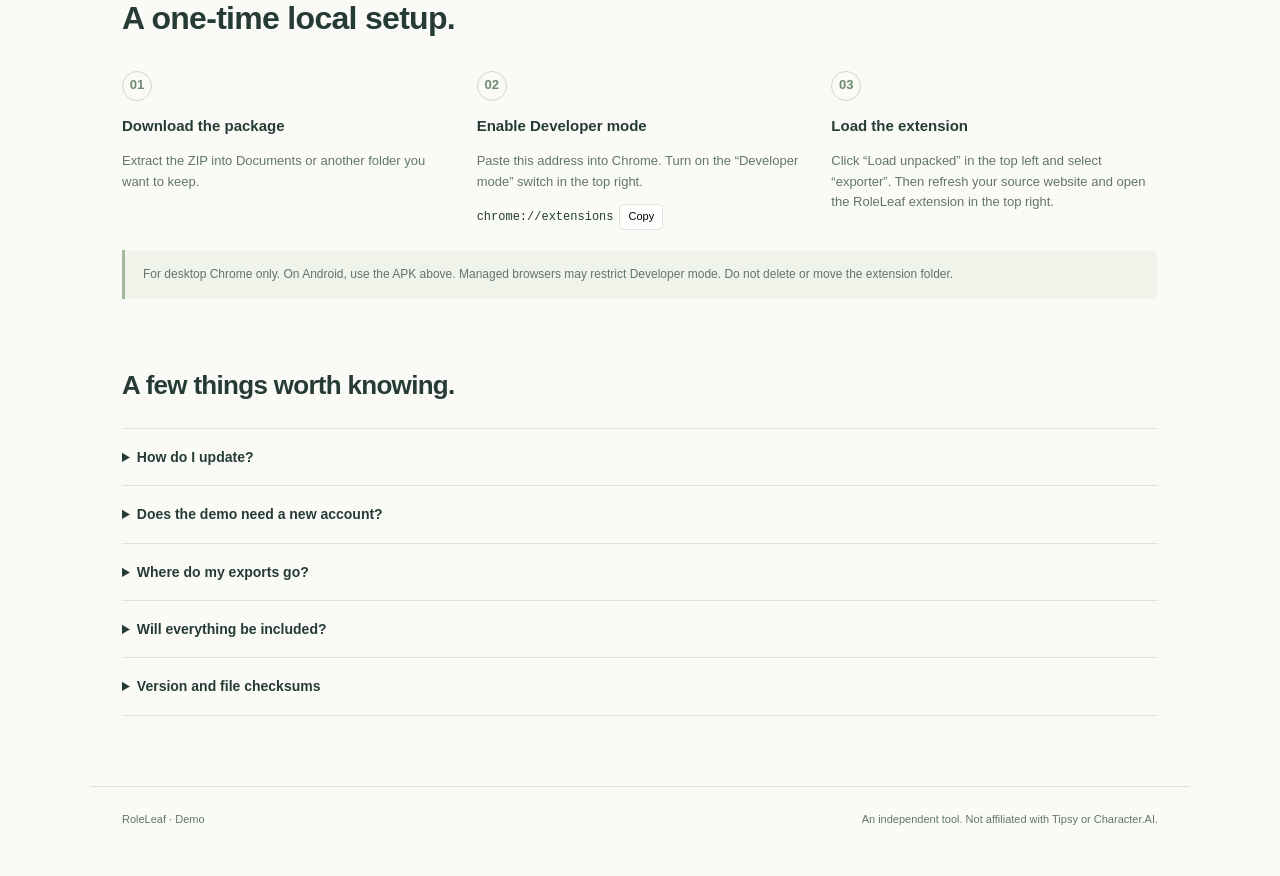
==== commit f25c027f: "Publish RoleLeaf 0.5.15 demos" ====
--- a/docs/index.html
+++ b/docs/index.html
@@ -4,9 +4,9 @@
   <meta charset="utf-8"><meta name="viewport" content="width=device-width,initial-scale=1">
   <meta name="description" content="Try RoleLeaf Demo for Android and desktop Chrome. Download directly, with simple installation instructions." data-i18n-content="Try RoleLeaf Demo for Android and desktop Chrome. Download directly, with simple installation instructions.">
   <title data-i18n="RoleLeaf — Try the demo">RoleLeaf — Try the demo</title>
-  <link rel="icon" href="logo.png"><link rel="stylesheet" href="style.css?v=0.5.14">
-  <script src="i18n.js" defer></script><script src="messages.js?v=0.5.14" defer></script>
-  <script src="release.js?v=0.5.14" defer></script><script src="app.js" defer></script>
+  <link rel="icon" href="logo.png"><link rel="stylesheet" href="style.css?v=0.5.15">
+  <script src="i18n.js" defer></script><script src="messages.js?v=0.5.15" defer></script>
+  <script src="release.js?v=0.5.15" defer></script><script src="app.js" defer></script>
 </head>
 <body>
   <header class="wrap header"><a class="brand" href="#"><img src="logo.png" alt="" width="42" height="42">RoleLeaf <span>DEMO</span></a><span class="language-select"><select id="language" aria-label="Language" data-i18n-aria-label="Language"></select></span></header>
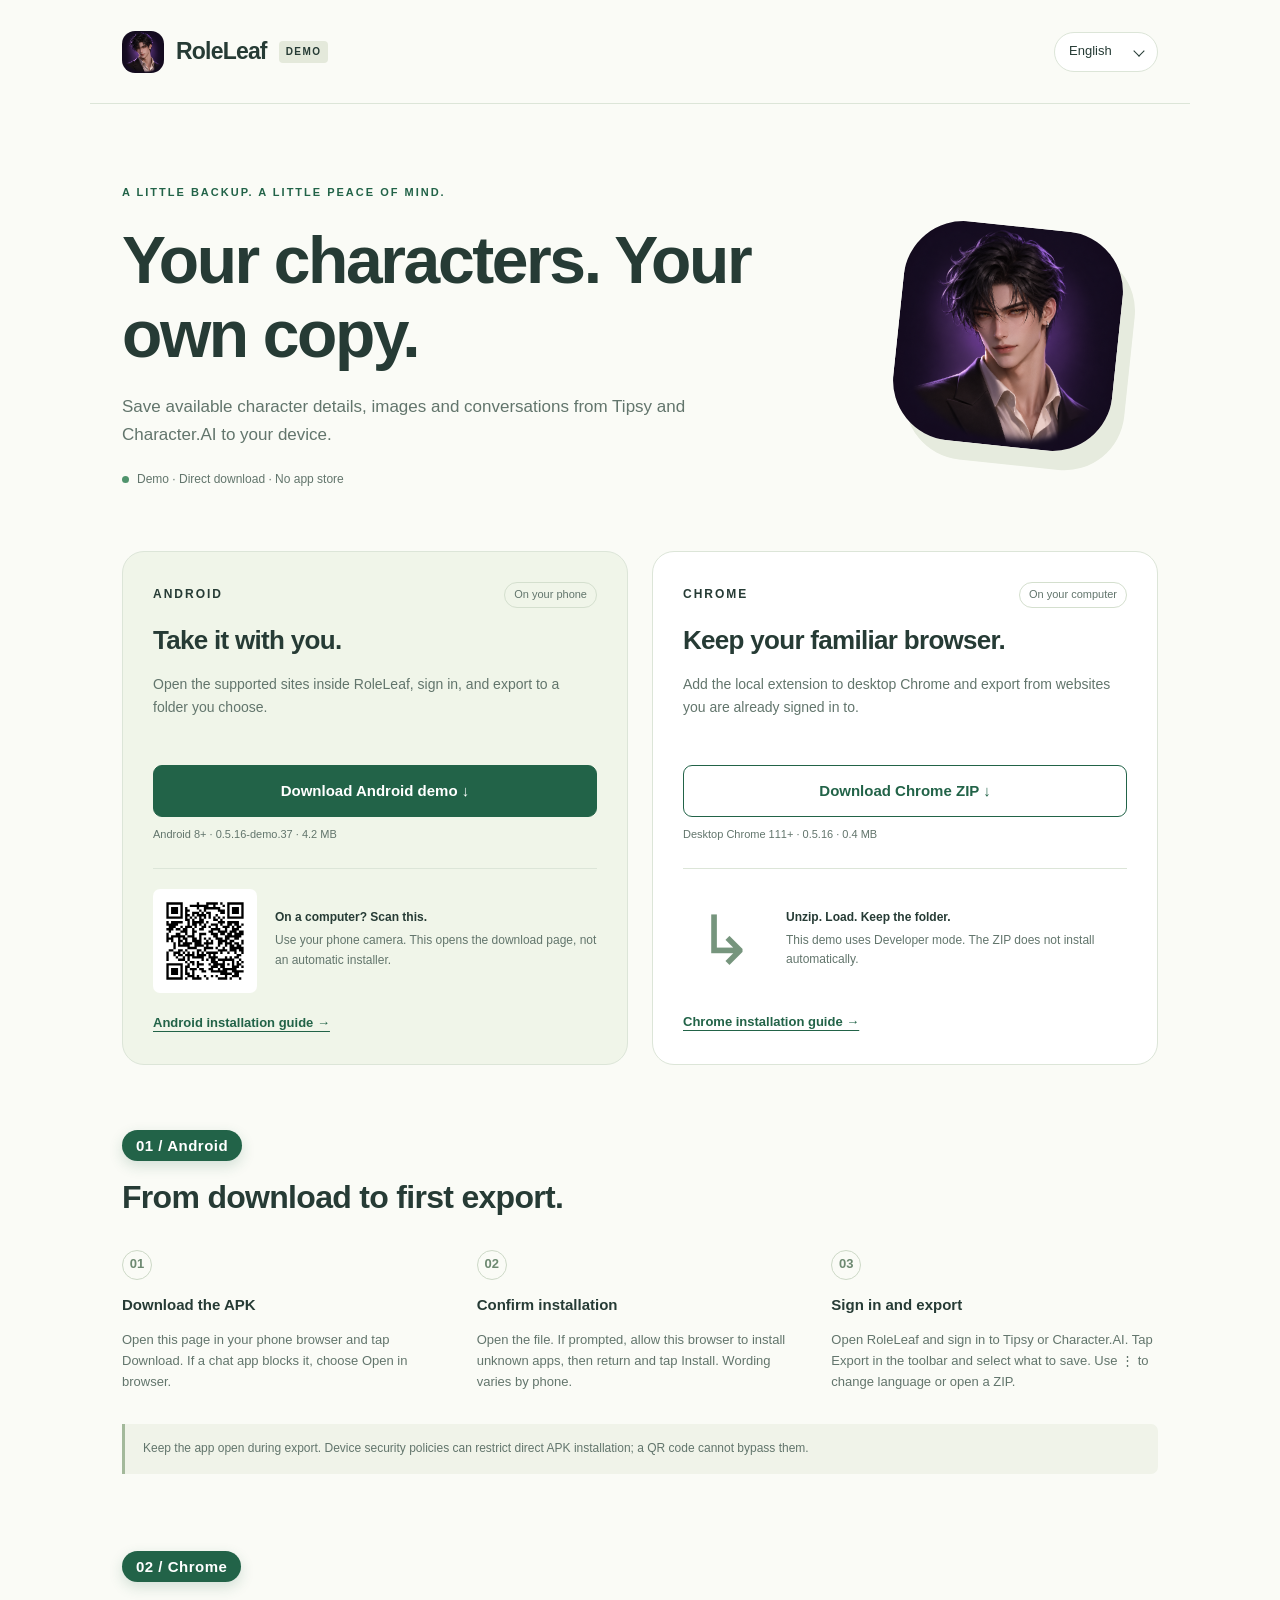
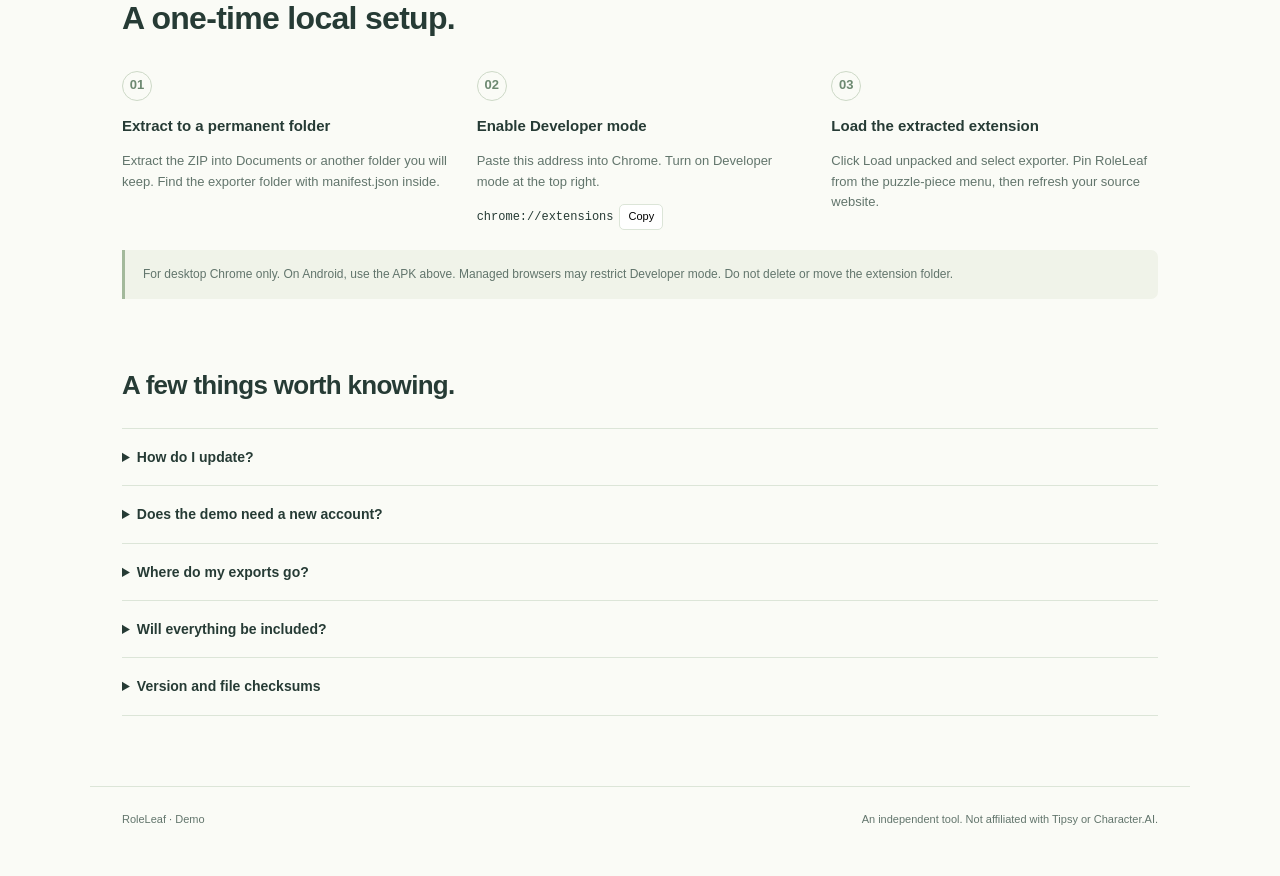
==== commit 5e436bbe: "Publish RoleLeaf 0.5.16 demos" ====
--- a/docs/index.html
+++ b/docs/index.html
@@ -4,9 +4,9 @@
   <meta charset="utf-8"><meta name="viewport" content="width=device-width,initial-scale=1">
   <meta name="description" content="Try RoleLeaf Demo for Android and desktop Chrome. Download directly, with simple installation instructions." data-i18n-content="Try RoleLeaf Demo for Android and desktop Chrome. Download directly, with simple installation instructions.">
   <title data-i18n="RoleLeaf — Try the demo">RoleLeaf — Try the demo</title>
-  <link rel="icon" href="logo.png"><link rel="stylesheet" href="style.css?v=0.5.15">
-  <script src="i18n.js" defer></script><script src="messages.js?v=0.5.15" defer></script>
-  <script src="release.js?v=0.5.15" defer></script><script src="app.js" defer></script>
+  <link rel="icon" href="logo.png"><link rel="stylesheet" href="style.css?v=2">
+  <script src="i18n.js" defer></script><script src="messages.js" defer></script>
+  <script src="release.js?v=0.5.16" defer></script><script src="app.js" defer></script>
 </head>
 <body>
   <header class="wrap header"><a class="brand" href="#"><img src="logo.png" alt="" width="42" height="42">RoleLeaf <span>DEMO</span></a><span class="language-select"><select id="language" aria-label="Language" data-i18n-aria-label="Language"></select></span></header>
@@ -39,13 +39,13 @@
     <section class="guide" id="android-help"><div class="section-heading"><span class="eyebrow">01 / Android</span><h2 data-i18n="From download to first export.">From download to first export.</h2></div>
       <ol class="steps"><li><strong data-i18n="Download the APK">Download the APK</strong><p data-i18n="Open this page in your phone browser and tap Download. If a chat app blocks it, choose Open in browser.">Open this page in your phone browser and tap Download. If a chat app blocks it, choose Open in browser.</p></li>
       <li><strong data-i18n="Confirm installation">Confirm installation</strong><p data-i18n="Open the file. If prompted, allow this browser to install unknown apps, then return and tap Install. Wording varies by phone.">Open the file. If prompted, allow this browser to install unknown apps, then return and tap Install. Wording varies by phone.</p></li>
-      <li><strong data-i18n="Sign in and export">Sign in and export</strong><p data-i18n="Open RoleLeaf and sign in to Tipsy or Character.AI. Tap Export in the toolbar and select what to save.">Open RoleLeaf and sign in to Tipsy or Character.AI. Tap Export in the toolbar and select what to save.</p></li></ol>
+      <li><strong data-i18n="Sign in and export">Sign in and export</strong><p data-i18n="Open RoleLeaf and sign in to Tipsy or Character.AI. Tap Export in the toolbar and select what to save. Use ⋮ to change language or open a ZIP.">Open RoleLeaf and sign in to Tipsy or Character.AI. Tap Export in the toolbar and select what to save. Use ⋮ to change language or open a ZIP.</p></li></ol>
       <p class="note" data-i18n="Keep the app open during export. Device security policies can restrict direct APK installation; a QR code cannot bypass them.">Keep the app open during export. Device security policies can restrict direct APK installation; a QR code cannot bypass them.</p>
     </section>
     <section class="guide" id="chrome-help"><div class="section-heading"><span class="eyebrow">02 / Chrome</span><h2 data-i18n="A one-time local setup.">A one-time local setup.</h2></div>
-      <ol class="steps"><li><strong data-i18n="Download the package">Download the package</strong><p data-i18n="Extract the ZIP into Documents or another folder you want to keep.">Extract the ZIP into Documents or another folder you want to keep.</p></li>
-      <li><strong data-i18n="Enable Developer mode">Enable Developer mode</strong><p data-i18n="Paste this address into Chrome. Turn on the “Developer mode” switch in the top right.">Paste this address into Chrome. Turn on the “Developer mode” switch in the top right.</p><div class="copy-row"><code>chrome://extensions</code><button id="copy" type="button" data-i18n="Copy">Copy</button></div></li>
-      <li><strong data-i18n="Load the extension">Load the extension</strong><p data-i18n="Click “Load unpacked” in the top left and select “exporter”. Then refresh your source website and open the RoleLeaf extension in the top right.">Click “Load unpacked” in the top left and select “exporter”. Then refresh your source website and open the RoleLeaf extension in the top right.</p></li></ol>
+      <ol class="steps"><li><strong data-i18n="Extract to a permanent folder">Extract to a permanent folder</strong><p data-i18n="Extract the ZIP into Documents or another folder you will keep. Find the exporter folder with manifest.json inside.">Extract the ZIP into Documents or another folder you will keep. Find the exporter folder with manifest.json inside.</p></li>
+      <li><strong data-i18n="Enable Developer mode">Enable Developer mode</strong><p data-i18n="Paste this address into Chrome. Turn on Developer mode at the top right.">Paste this address into Chrome. Turn on Developer mode at the top right.</p><div class="copy-row"><code>chrome://extensions</code><button id="copy" type="button" data-i18n="Copy">Copy</button></div></li>
+      <li><strong data-i18n="Load the extracted extension">Load the extracted extension</strong><p data-i18n="Click Load unpacked and select exporter. Pin RoleLeaf from the puzzle-piece menu, then refresh your source website.">Click Load unpacked and select exporter. Pin RoleLeaf from the puzzle-piece menu, then refresh your source website.</p></li></ol>
       <p class="note" data-i18n="For desktop Chrome only. On Android, use the APK above. Managed browsers may restrict Developer mode. Do not delete or move the extension folder.">For desktop Chrome only. On Android, use the APK above. Managed browsers may restrict Developer mode. Do not delete or move the extension folder.</p>
     </section>
     <section class="faq"><h2 data-i18n="A few things worth knowing.">A few things worth knowing.</h2>
